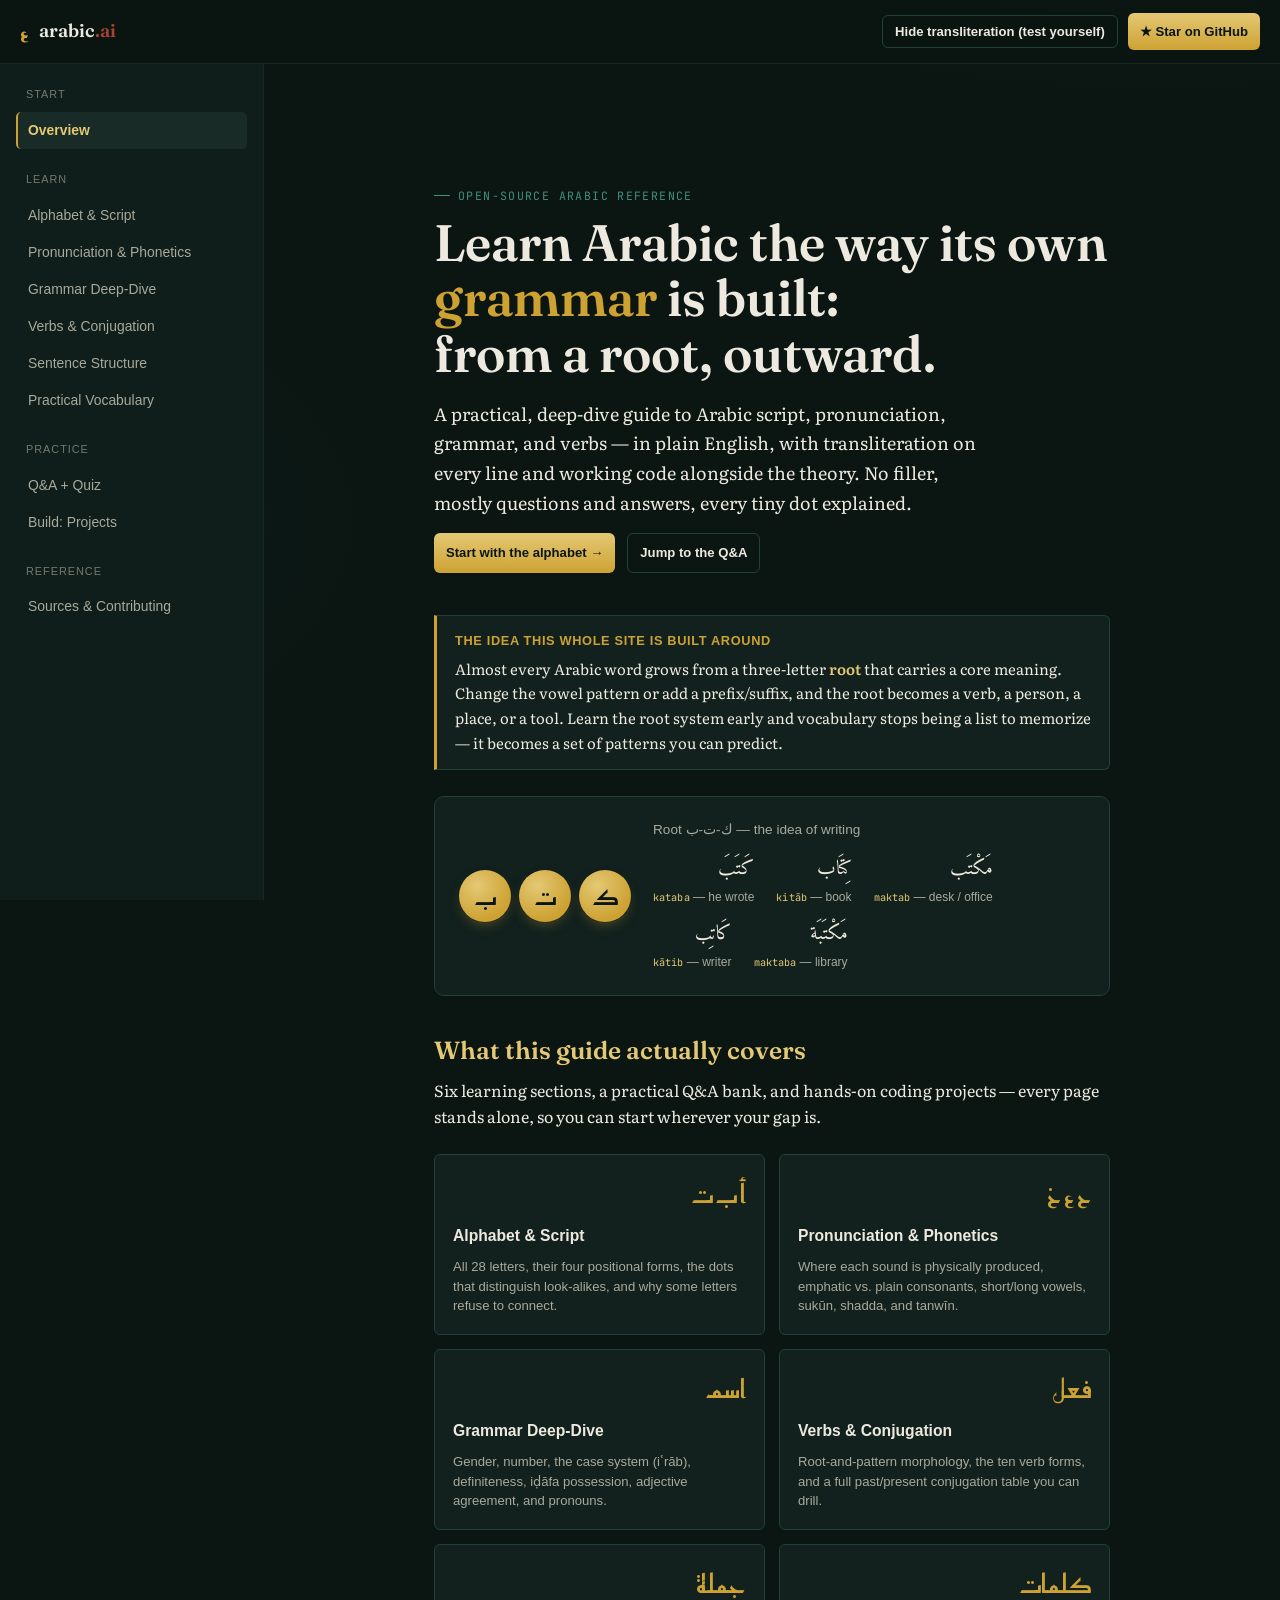
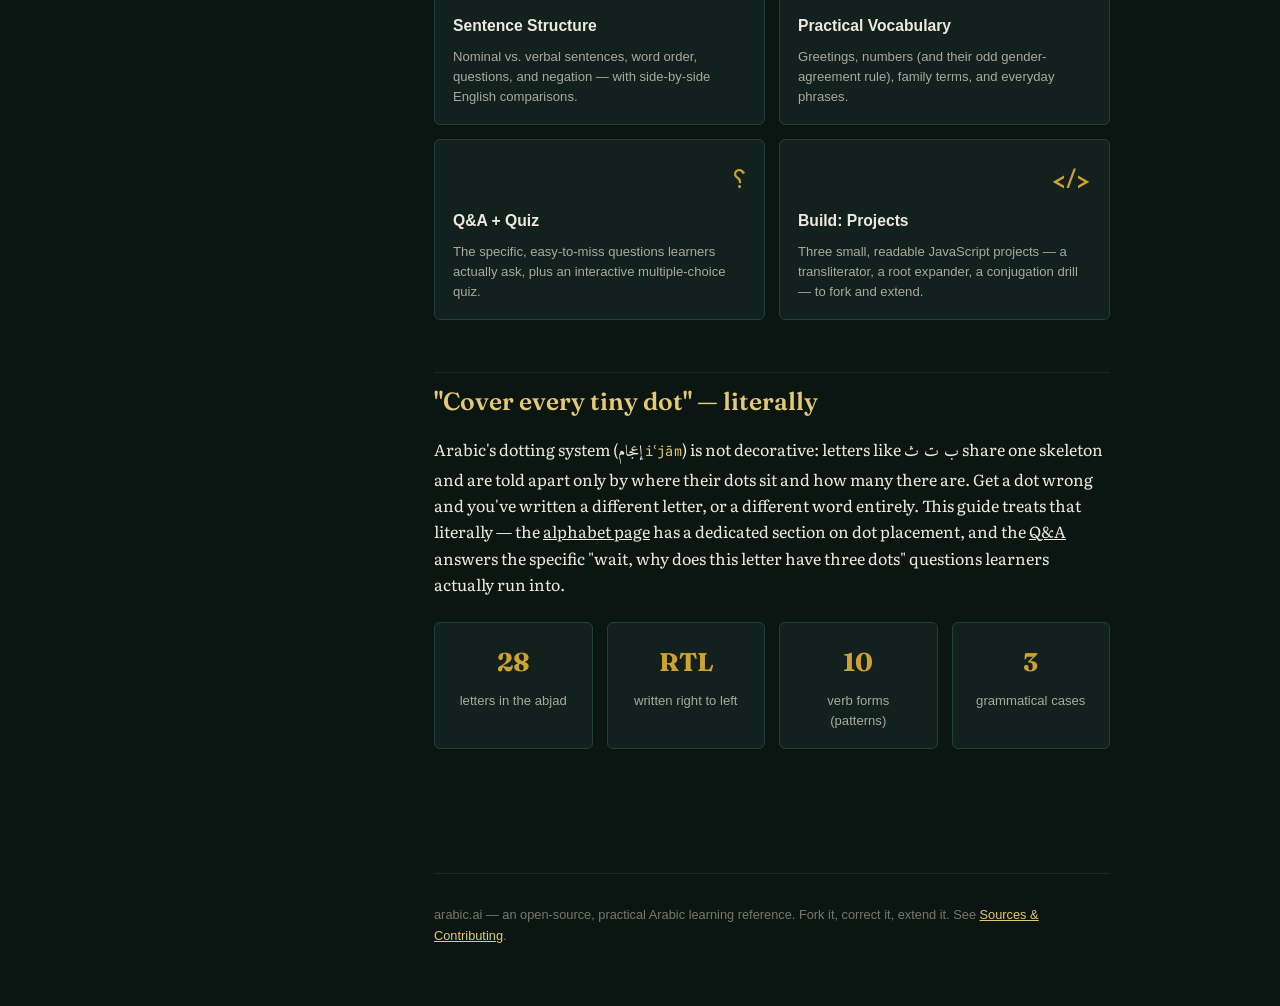
==== index.html @ 371ee01f "First major upload" ====
<!DOCTYPE html>
<html lang="en">
<head>
<meta charset="UTF-8">
<meta name="viewport" content="width=device-width, initial-scale=1.0">
<title>arabic.ai — a practical Arabic grammar, phonetics & transliteration guide</title>
<meta name="description" content="An open-source, practical Arabic-to-English learning reference: alphabet, pronunciation, grammar, verbs, sentence structure, vocabulary, Q&A, and code projects.">
<link rel="preconnect" href="https://fonts.googleapis.com">
<link rel="stylesheet" href="css/style.css">
</head>
<body>

<header class="topbar">
  <div class="flex items-center gap-3">
    <button class="menu-toggle btn btn-ghost" aria-label="Toggle navigation">☰</button>
    <a href="index.html" class="brand">
      <span class="brand-ar">ع</span>
      <span>arabic<span class="brand-dot">.ai</span></span>
    </a>
  </div>
  <div class="topbar-actions">
    <button id="translit-toggle" class="btn btn-ghost"></button>
    <a class="btn btn-gold" href="https://github.com/" target="_blank" rel="noopener">★ Star on GitHub</a>
  </div>
</header>

<div class="shell">
  <nav class="sidebar">
    <div class="sidebar-group">
      <div class="sidebar-label">Start</div>
      <a href="index.html">Overview</a>
    </div>
    <div class="sidebar-group">
      <div class="sidebar-label">Learn</div>
      <a href="alphabet.html">Alphabet &amp; Script</a>
      <a href="phonetics.html">Pronunciation &amp; Phonetics</a>
      <a href="grammar.html">Grammar Deep-Dive</a>
      <a href="verbs.html">Verbs &amp; Conjugation</a>
      <a href="sentences.html">Sentence Structure</a>
      <a href="vocabulary.html">Practical Vocabulary</a>
    </div>
    <div class="sidebar-group">
      <div class="sidebar-label">Practice</div>
      <a href="practice.html">Q&amp;A + Quiz</a>
      <a href="projects.html">Build: Projects</a>
    </div>
    <div class="sidebar-group">
      <div class="sidebar-label">Reference</div>
      <a href="resources.html">Sources &amp; Contributing</a>
    </div>
  </nav>

  <div class="content-wrap">
    <div class="col">
    <main class="page" id="main">

      <section class="hero">
        <div class="eyebrow">Open-source Arabic reference</div>
        <h1 class="hero-title">Learn Arabic the way its own <span class="accent">grammar</span> is built:<br>from a root, outward.</h1>
        <p class="hero-lead">
          A practical, deep-dive guide to Arabic script, pronunciation, grammar, and verbs —
          in plain English, with transliteration on every line and working code alongside
          the theory. No filler, mostly questions and answers, every tiny dot explained.
        </p>
        <div class="flex gap-3" style="flex-wrap:wrap;">
          <a href="alphabet.html" class="btn btn-gold">Start with the alphabet →</a>
          <a href="practice.html" class="btn btn-ghost">Jump to the Q&amp;A</a>
        </div>
      </section>

      <section aria-label="A trilateral root, illustrated">
        <div class="note gold">
          <div class="note-title">The idea this whole site is built around</div>
          Almost every Arabic word grows from a three-letter <strong>root</strong> that
          carries a core meaning. Change the vowel pattern or add a prefix/suffix, and the
          root becomes a verb, a person, a place, or a tool. Learn the root system early
          and vocabulary stops being a list to memorize — it becomes a set of patterns you
          can predict.
        </div>
        <div class="root-card" data-root-card="0"></div>
      </section>

      <h2 id="what-is-covered">What this guide actually covers</h2>
      <p class="muted" style="margin-top:-8px;">Six learning sections, a practical Q&amp;A bank, and hands-on coding projects — every page stands alone, so you can start wherever your gap is.</p>

      <div class="card-grid">
        <a class="card" href="alphabet.html">
          <span class="card-icon">أ ب ت</span>
          <span class="card-title">Alphabet &amp; Script</span>
          <span class="card-desc">All 28 letters, their four positional forms, the dots that distinguish look-alikes, and why some letters refuse to connect.</span>
        </a>
        <a class="card" href="phonetics.html">
          <span class="card-icon">ح ع خ</span>
          <span class="card-title">Pronunciation &amp; Phonetics</span>
          <span class="card-desc">Where each sound is physically produced, emphatic vs. plain consonants, short/long vowels, sukūn, shadda, and tanwīn.</span>
        </a>
        <a class="card" href="grammar.html">
          <span class="card-icon">اسم</span>
          <span class="card-title">Grammar Deep-Dive</span>
          <span class="card-desc">Gender, number, the case system (iʿrāb), definiteness, iḍāfa possession, adjective agreement, and pronouns.</span>
        </a>
        <a class="card" href="verbs.html">
          <span class="card-icon">فعل</span>
          <span class="card-title">Verbs &amp; Conjugation</span>
          <span class="card-desc">Root-and-pattern morphology, the ten verb forms, and a full past/present conjugation table you can drill.</span>
        </a>
        <a class="card" href="sentences.html">
          <span class="card-icon">جملة</span>
          <span class="card-title">Sentence Structure</span>
          <span class="card-desc">Nominal vs. verbal sentences, word order, questions, and negation — with side-by-side English comparisons.</span>
        </a>
        <a class="card" href="vocabulary.html">
          <span class="card-icon">كلمات</span>
          <span class="card-title">Practical Vocabulary</span>
          <span class="card-desc">Greetings, numbers (and their odd gender-agreement rule), family terms, and everyday phrases.</span>
        </a>
        <a class="card" href="practice.html">
          <span class="card-icon">؟</span>
          <span class="card-title">Q&amp;A + Quiz</span>
          <span class="card-desc">The specific, easy-to-miss questions learners actually ask, plus an interactive multiple-choice quiz.</span>
        </a>
        <a class="card" href="projects.html">
          <span class="card-icon">&lt;/&gt;</span>
          <span class="card-title">Build: Projects</span>
          <span class="card-desc">Three small, readable JavaScript projects — a transliterator, a root expander, a conjugation drill — to fork and extend.</span>
        </a>
      </div>

      <h2 id="every-dot">"Cover every tiny dot" — literally</h2>
      <p>
        Arabic's dotting system (<span class="ar">إعجام</span> <span class="translit">iʿjām</span>) is not decorative:
        letters like <span class="ar">ب ت ث</span> share one skeleton and are told apart only by where their dots sit
        and how many there are. Get a dot wrong and you've written a different letter, or a different word entirely.
        This guide treats that literally — the <a href="alphabet.html#dots">alphabet page</a> has a dedicated section
        on dot placement, and the <a href="practice.html">Q&amp;A</a> answers the specific "wait, why does this letter
        have three dots" questions learners actually run into.
      </p>

      <div class="card-grid" style="grid-template-columns:repeat(auto-fill,minmax(150px,1fr));">
        <div class="card" style="align-items:center; text-align:center;">
          <div class="card-title" style="font-family:var(--font-display); font-size:1.6rem; color:var(--gold);">28</div>
          <div class="card-desc">letters in the abjad</div>
        </div>
        <div class="card" style="align-items:center; text-align:center;">
          <div class="card-title" style="font-family:var(--font-display); font-size:1.6rem; color:var(--gold);">RTL</div>
          <div class="card-desc">written right to left</div>
        </div>
        <div class="card" style="align-items:center; text-align:center;">
          <div class="card-title" style="font-family:var(--font-display); font-size:1.6rem; color:var(--gold);">10</div>
          <div class="card-desc">verb forms (patterns)</div>
        </div>
        <div class="card" style="align-items:center; text-align:center;">
          <div class="card-title" style="font-family:var(--font-display); font-size:1.6rem; color:var(--gold);">3</div>
          <div class="card-desc">grammatical cases</div>
        </div>
      </div>

    </main>
    <footer class="site-footer" style="margin:0 32px;">
      arabic.ai — an open-source, practical Arabic learning reference. Fork it, correct it, extend it. See <a href="resources.html" style="color:var(--gold-soft);">Sources &amp; Contributing</a>.
    </footer>
    </div>
  </div>
</div>

<script src="js/data.js"></script>
<script src="js/main.js"></script>
</body>
</html>
---- css/style.css ----
/* ==========================================================================
   arabic.ai — "Ink & Brass" design system
   A manuscript-inspired documentation theme built around the Arabic
   root-and-pattern idea: three consonants radiating into a family of words.
   ========================================================================== */

@import url('https://fonts.googleapis.com/css2?family=Fraunces:opsz,wght@9..144,400;9..144,500;9..144,600;9..144,700&family=Literata:ital,opsz,wght@0,7..72,400;0,7..72,500;0,7..72,600;1,7..72,400&family=JetBrains+Mono:wght@400;500;600&family=Amiri:wght@400;700&family=Reem+Kufi:wght@400;500;600;700&display=swap');

:root{
  /* --- palette: ink, gilt, brick --- */
  --ink:        #0b1613;
  --ink-2:      #0f1e1a;
  --surface:    #12211e;
  --surface-2:  #182b26;
  --surface-3:  #1f3830;
  --line:       #21403a;
  --line-soft:  #16281f;
  --text:       #ede9df;
  --text-dim:   #a9a99c;
  --text-faint: #74796f;
  --gold:       #cda233;
  --gold-soft:  #e4c874;
  --brick:      #a8442e;
  --brick-soft: #c46a52;
  --teal-accent:#3f8f7f;

  --font-display: 'Fraunces', 'Iowan Old Style', serif;
  --font-body: 'Literata', Georgia, serif;
  --font-ui: 'Inter', -apple-system, BlinkMacSystemFont, 'Segoe UI', sans-serif;
  --font-mono: 'JetBrains Mono', ui-monospace, SFMono-Regular, monospace;
  --font-ar: 'Amiri', 'Traditional Arabic', serif;
  --font-ar-display: 'Reem Kufi', 'Amiri', serif;

  --radius: 6px;
  --sidebar-w: 264px;
  --toc-w: 220px;
  --topbar-h: 64px;
}

*{box-sizing:border-box;}
html{scroll-behavior:smooth;}
@media (prefers-reduced-motion: reduce){
  html{scroll-behavior:auto;}
  *{animation-duration:0.01ms !important; animation-iteration-count:1 !important; transition-duration:0.01ms !important;}
}

body{
  margin:0;
  background:
    radial-gradient(1200px 600px at 90% -10%, rgba(205,162,51,0.06), transparent 60%),
    radial-gradient(900px 500px at -10% 20%, rgba(63,143,127,0.07), transparent 55%),
    var(--ink);
  color:var(--text);
  font-family:var(--font-body);
  font-size:16px;
  line-height:1.65;
  -webkit-font-smoothing:antialiased;
}

a{color:inherit;}
::selection{background:var(--gold); color:var(--ink);}

img{max-width:100%;display:block;}

/* focus visibility */
a:focus-visible, button:focus-visible, input:focus-visible, summary:focus-visible, [tabindex]:focus-visible{
  outline:2px solid var(--gold);
  outline-offset:2px;
  border-radius:3px;
}

/* --- Arabic text helpers --- */
.ar{
  font-family:var(--font-ar);
  direction:rtl;
  unicode-bidi:isolate;
}
.ar-lg{font-size:1.9rem; line-height:2;}
.ar-xl{font-size:2.8rem; line-height:1.9;}
.ar-display{
  font-family:var(--font-ar-display);
  direction:rtl;
  unicode-bidi:isolate;
}
.translit{
  font-family:var(--font-mono);
  color:var(--gold-soft);
  font-size:0.85em;
  letter-spacing:0.01em;
}
.gloss{color:var(--text-dim); font-family:var(--font-ui); font-size:0.85em;}

/* toggle transliteration visibility (site-wide) */
body.hide-translit .translit{display:none;}
body.hide-translit .translit-inline{display:none;}

/* ==========================================================================
   Layout shell
   ========================================================================== */
.topbar{
  position:fixed; inset:0 0 auto 0; height:var(--topbar-h);
  display:flex; align-items:center; justify-content:space-between;
  padding:0 20px;
  background:rgba(11,22,19,0.86);
  backdrop-filter:blur(10px);
  border-bottom:1px solid var(--line-soft);
  z-index:60;
}
.brand{
  display:flex; align-items:center; gap:10px;
  font-family:var(--font-display);
  font-weight:600; font-size:1.15rem;
  color:var(--text); text-decoration:none;
}
.brand .brand-ar{
  font-family:var(--font-ar-display);
  color:var(--gold); font-size:1.3rem; direction:rtl;
}
.brand .brand-dot{color:var(--brick);}

.topbar-actions{display:flex; align-items:center; gap:10px;}

.btn{
  font-family:var(--font-ui); font-size:0.82rem; font-weight:600;
  border:1px solid var(--line); background:var(--surface-2); color:var(--text);
  padding:8px 12px; border-radius:var(--radius); cursor:pointer;
  display:inline-flex; align-items:center; gap:6px;
  text-decoration:none; transition:border-color .15s ease, transform .15s ease, background .15s ease;
}
.btn:hover{border-color:var(--gold); background:var(--surface-3);}
.btn:active{transform:translateY(1px);}
.btn-gold{background:linear-gradient(180deg, var(--gold-soft), var(--gold)); color:var(--ink); border:none; font-weight:700;}
.btn-gold:hover{filter:brightness(1.06);}
.btn-ghost{background:transparent;}

.menu-toggle{display:none;}

.shell{
  display:flex;
  padding-top:var(--topbar-h);
  min-height:100vh;
}

/* sidebar */
.sidebar{
  position:fixed; top:var(--topbar-h); bottom:0; left:0; width:var(--sidebar-w);
  border-right:1px solid var(--line-soft);
  background:var(--ink-2);
  overflow-y:auto;
  padding:22px 16px 60px;
  z-index:50;
}
.sidebar-group{margin-bottom:22px;}
.sidebar-label{
  font-family:var(--font-ui); text-transform:uppercase; letter-spacing:.09em;
  font-size:0.68rem; color:var(--text-faint); padding:0 10px; margin-bottom:8px;
}
.sidebar a{
  display:flex; align-items:center; gap:9px;
  font-family:var(--font-ui); font-size:0.87rem; color:var(--text-dim);
  padding:7px 10px; border-radius:5px; text-decoration:none;
  border-left:2px solid transparent;
}
.sidebar a:hover{color:var(--text); background:var(--surface);}
.sidebar a.active{
  color:var(--gold-soft); background:var(--surface-2); border-left-color:var(--gold);
  font-weight:600;
}
.sidebar-tag{
  font-family:var(--font-mono); font-size:0.62rem; color:var(--text-faint);
  border:1px solid var(--line); border-radius:3px; padding:1px 5px; margin-left:auto;
}

.content-wrap{
  margin-left:var(--sidebar-w);
  flex:1;
  display:flex;
  justify-content:center;
  min-width:0;
}
.col{
  flex:1;
  min-width:0;
  max-width:740px;
  display:flex;
  flex-direction:column;
}
.col .site-footer{padding-left:0; padding-right:0;}
main.page{
  width:100%;
  max-width:740px;
  padding:52px 32px 100px;
}
.with-toc main.page{max-width:740px;}

.toc{
  width:var(--toc-w);
  flex-shrink:0;
  padding:52px 20px 40px 0;
}
.toc-inner{position:sticky; top:calc(var(--topbar-h) + 30px);}
.toc-label{font-family:var(--font-ui); text-transform:uppercase; letter-spacing:.09em; font-size:0.65rem; color:var(--text-faint); margin-bottom:10px;}
.toc a{
  display:block; font-family:var(--font-ui); font-size:0.79rem; color:var(--text-dim);
  padding:5px 0 5px 12px; text-decoration:none; border-left:1px solid var(--line);
}
.toc a:hover, .toc a.active{color:var(--gold-soft); border-left-color:var(--gold);}

/* ==========================================================================
   Typography
   ========================================================================== */
.eyebrow{
  font-family:var(--font-mono); font-size:0.72rem; letter-spacing:.12em; text-transform:uppercase;
  color:var(--teal-accent); margin-bottom:10px; display:flex; align-items:center; gap:8px;
}
.eyebrow::before{content:''; width:16px; height:1px; background:var(--teal-accent); display:inline-block;}

h1.page-title{
  font-family:var(--font-display); font-weight:600; font-size:2.5rem; line-height:1.15;
  margin:0 0 12px; color:var(--text);
}
.page-dek{
  font-family:var(--font-body); font-size:1.08rem; color:var(--text-dim); max-width:60ch; margin:0 0 40px;
}

.page h2{
  font-family:var(--font-display); font-weight:600; font-size:1.55rem;
  color:var(--gold-soft); margin:52px 0 14px; padding-top:8px;
  border-top:1px solid var(--line-soft);
  scroll-margin-top:calc(var(--topbar-h) + 20px);
}
.page h2:first-of-type{border-top:none; margin-top:8px;}
.page h3{
  font-family:var(--font-ui); font-weight:700; font-size:1.05rem; color:var(--text);
  margin:30px 0 10px; scroll-margin-top:calc(var(--topbar-h) + 20px);
}
.page p{margin:0 0 16px; color:var(--text);}
.page ul, .page ol{margin:0 0 16px; padding-left:1.3em; color:var(--text);}
.page li{margin-bottom:6px;}
.page strong{color:var(--gold-soft); font-weight:600;}
.muted{color:var(--text-dim);}

/* ==========================================================================
   Components
   ========================================================================== */

/* callout / note box */
.note{
  border:1px solid var(--line); border-left:3px solid var(--teal-accent);
  background:var(--surface); border-radius:0 var(--radius) var(--radius) 0;
  padding:14px 18px; margin:22px 0; font-size:0.93rem;
}
.note-title{font-family:var(--font-ui); font-weight:700; font-size:0.8rem; text-transform:uppercase; letter-spacing:.05em; color:var(--teal-accent); margin-bottom:6px;}
.note.gold{border-left-color:var(--gold);}
.note.gold .note-title{color:var(--gold);}
.note.brick{border-left-color:var(--brick-soft);}
.note.brick .note-title{color:var(--brick-soft);}

/* card grid */
.card-grid{display:grid; grid-template-columns:repeat(auto-fill, minmax(220px,1fr)); gap:14px; margin:24px 0;}
.card{
  background:var(--surface); border:1px solid var(--line); border-radius:var(--radius);
  padding:18px; text-decoration:none; color:var(--text); transition:border-color .15s ease, transform .15s ease;
  display:flex; flex-direction:column; gap:8px;
}
.card:hover{border-color:var(--gold); transform:translateY(-2px);}
.card-icon{font-family:var(--font-ar-display); color:var(--gold); font-size:1.6rem; direction:rtl;}
.card-title{font-family:var(--font-ui); font-weight:700; font-size:0.98rem;}
.card-desc{font-family:var(--font-ui); font-size:0.82rem; color:var(--text-dim); line-height:1.5;}

/* tables */
.table-wrap{overflow-x:auto; margin:20px 0; border:1px solid var(--line); border-radius:var(--radius);}
table{border-collapse:collapse; width:100%; font-size:0.88rem;}
table caption{text-align:left; font-family:var(--font-ui); font-size:0.78rem; color:var(--text-faint); padding:8px 12px;}
th, td{padding:10px 12px; border-bottom:1px solid var(--line-soft); text-align:left; vertical-align:middle;}
thead th{
  background:var(--surface-2); font-family:var(--font-ui); font-size:0.72rem; text-transform:uppercase;
  letter-spacing:.05em; color:var(--text-dim); position:sticky; top:0;
}
tbody tr:hover{background:var(--surface);}
td.ar-cell{font-family:var(--font-ar); font-size:1.35rem; direction:rtl; color:var(--gold-soft);}
td.translit-cell{font-family:var(--font-mono); color:var(--text-dim); font-size:0.82rem;}

/* code blocks */
.code-block{
  position:relative; background:#0a1512; border:1px solid var(--line); border-radius:var(--radius);
  margin:20px 0; overflow:hidden;
}
.code-block-head{
  display:flex; align-items:center; justify-content:space-between;
  padding:8px 12px; border-bottom:1px solid var(--line-soft);
  font-family:var(--font-mono); font-size:0.72rem; color:var(--text-faint);
}
.code-block pre{margin:0; padding:16px; overflow-x:auto; font-family:var(--font-mono); font-size:0.82rem; line-height:1.6; color:#dce8e0;}
.code-block code{font-family:var(--font-mono);}
.copy-btn{
  font-family:var(--font-ui); font-size:0.7rem; color:var(--text-dim); background:transparent;
  border:1px solid var(--line); border-radius:4px; padding:3px 8px; cursor:pointer;
}
.copy-btn:hover{color:var(--gold); border-color:var(--gold);}

/* tok — inline token for kbd-like items */
.tok{font-family:var(--font-mono); background:var(--surface-2); border:1px solid var(--line); border-radius:4px; padding:1px 6px; font-size:0.85em;}

/* pill tags */
.pill{
  display:inline-flex; align-items:center; gap:5px; font-family:var(--font-ui); font-size:0.7rem;
  font-weight:600; letter-spacing:.03em; text-transform:uppercase; color:var(--teal-accent);
  border:1px solid var(--line); background:var(--surface); padding:3px 9px; border-radius:99px;
}
.pill.gold{color:var(--gold); }
.pill.brick{color:var(--brick-soft);}

/* FAQ accordion */
.faq-item{border:1px solid var(--line); border-radius:var(--radius); margin-bottom:10px; background:var(--surface); overflow:hidden;}
.faq-q{
  width:100%; text-align:left; background:none; border:none; color:var(--text); cursor:pointer;
  font-family:var(--font-ui); font-weight:600; font-size:0.95rem; padding:14px 18px;
  display:flex; align-items:center; justify-content:space-between; gap:12px;
}
.faq-q:hover{color:var(--gold-soft);}
.faq-q .qnum{font-family:var(--font-mono); color:var(--text-faint); font-size:0.78rem; margin-right:10px;}
.faq-q .chev{transition:transform .2s ease; color:var(--text-faint); flex-shrink:0;}
.faq-item.open .faq-q .chev{transform:rotate(45deg); color:var(--gold);}
.faq-a{max-height:0; overflow:hidden; transition:max-height .25s ease;}
.faq-a-inner{padding:0 18px 16px; color:var(--text-dim); font-size:0.9rem;}
.faq-item.open .faq-a{max-height:600px;}

/* root card — signature element */
.root-card{
  display:flex; align-items:center; gap:22px; flex-wrap:wrap;
  background:var(--surface); border:1px solid var(--line); border-radius:10px;
  padding:22px 24px; margin:26px 0;
}
.root-letters{display:flex; gap:8px; direction:rtl;}
.root-tile{
  width:52px; height:52px; border-radius:50%;
  display:flex; align-items:center; justify-content:center;
  font-family:var(--font-ar-display); font-size:1.6rem; color:var(--ink);
  background:radial-gradient(circle at 35% 30%, var(--gold-soft), var(--gold) 70%);
  box-shadow:0 0 0 1px rgba(0,0,0,.2), 0 6px 14px -6px rgba(205,162,51,.5);
}
.root-derivations{display:flex; flex-wrap:wrap; gap:10px 22px; flex:1; min-width:200px;}
.root-word{display:flex; flex-direction:column; gap:2px;}
.root-word .ar{font-size:1.25rem;}
.root-word .en{font-family:var(--font-ui); font-size:0.75rem; color:var(--text-dim);}

/* quiz */
.quiz-box{border:1px solid var(--line); background:var(--surface); border-radius:var(--radius); padding:22px; margin:20px 0;}
.quiz-q{font-family:var(--font-ui); font-weight:700; margin-bottom:14px;}
.quiz-opts{display:grid; gap:8px;}
.quiz-opt{
  text-align:left; background:var(--surface-2); border:1px solid var(--line); color:var(--text);
  padding:10px 14px; border-radius:5px; cursor:pointer; font-family:var(--font-ui); font-size:0.9rem;
}
.quiz-opt:hover{border-color:var(--gold);}
.quiz-opt.correct{border-color:var(--teal-accent); background:rgba(63,143,127,.15); color:#bfe6da;}
.quiz-opt.wrong{border-color:var(--brick); background:rgba(168,68,46,.15); color:#f0c3b6;}
.quiz-status{font-family:var(--font-ui); font-size:0.85rem; color:var(--text-dim); margin-top:8px; min-height:1.2em;}
.quiz-footer{display:flex; align-items:center; justify-content:space-between; margin-top:18px;}
.quiz-score{font-family:var(--font-mono); font-size:0.8rem; color:var(--gold-soft);}

/* flashcard */
.flash{
  perspective:1000px; width:100%; max-width:260px; aspect-ratio:4/3; margin:0 auto; cursor:pointer;
}
.flash-inner{position:relative; width:100%; height:100%; transition:transform .5s; transform-style:preserve-3d;}
.flash.flipped .flash-inner{transform:rotateY(180deg);}
.flash-face{
  position:absolute; inset:0; backface-visibility:hidden; border-radius:10px; border:1px solid var(--line);
  display:flex; flex-direction:column; align-items:center; justify-content:center; gap:8px; background:var(--surface);
}
.flash-face.back{transform:rotateY(180deg); background:var(--surface-2);}
.flash-face .big{font-family:var(--font-ar-display); font-size:3rem; color:var(--gold); direction:rtl;}

/* forms controls used in projects demos */
.field{width:100%; background:var(--surface-2); border:1px solid var(--line); border-radius:5px; color:var(--text); padding:10px 12px; font-family:var(--font-mono); font-size:0.9rem;}
textarea.field{min-height:90px; resize:vertical;}
select.field{font-family:var(--font-ui);}
.field:focus{outline:2px solid var(--gold); outline-offset:1px;}
label.field-label{display:block; font-family:var(--font-ui); font-size:0.72rem; text-transform:uppercase; letter-spacing:.06em; color:var(--text-faint); margin-bottom:6px;}

/* hero (index only) */
.hero{padding:70px 0 20px;}
.hero-title{
  font-family:var(--font-display); font-size:3.2rem; line-height:1.08; font-weight:600;
  margin:0 0 18px; color:var(--text);
}
.hero-title .accent{color:var(--gold);}
.hero-lead{font-size:1.12rem; color:var(--text-dim); max-width:56ch; margin-bottom:30px;}

/* footer */
.site-footer{
  border-top:1px solid var(--line-soft); margin-top:70px; padding:30px 0 60px;
  font-family:var(--font-ui); font-size:0.8rem; color:var(--text-faint);
}

/* utility */
.flex{display:flex;} .items-center{align-items:center;} .gap-2{gap:8px;} .gap-3{gap:12px;}
.mt-0{margin-top:0;} .mb-0{margin-bottom:0;}

/* ==========================================================================
   Responsive
   ========================================================================== */
@media (max-width: 1150px){
  .toc{display:none;}
}
@media (max-width: 880px){
  .sidebar{transform:translateX(-100%); transition:transform .2s ease; box-shadow:20px 0 40px rgba(0,0,0,.4);}
  .sidebar.open{transform:translateX(0);}
  .content-wrap{margin-left:0;}
  .menu-toggle{display:inline-flex;}
  .hero-title{font-size:2.3rem;}
  main.page{padding:36px 20px 80px;}
}
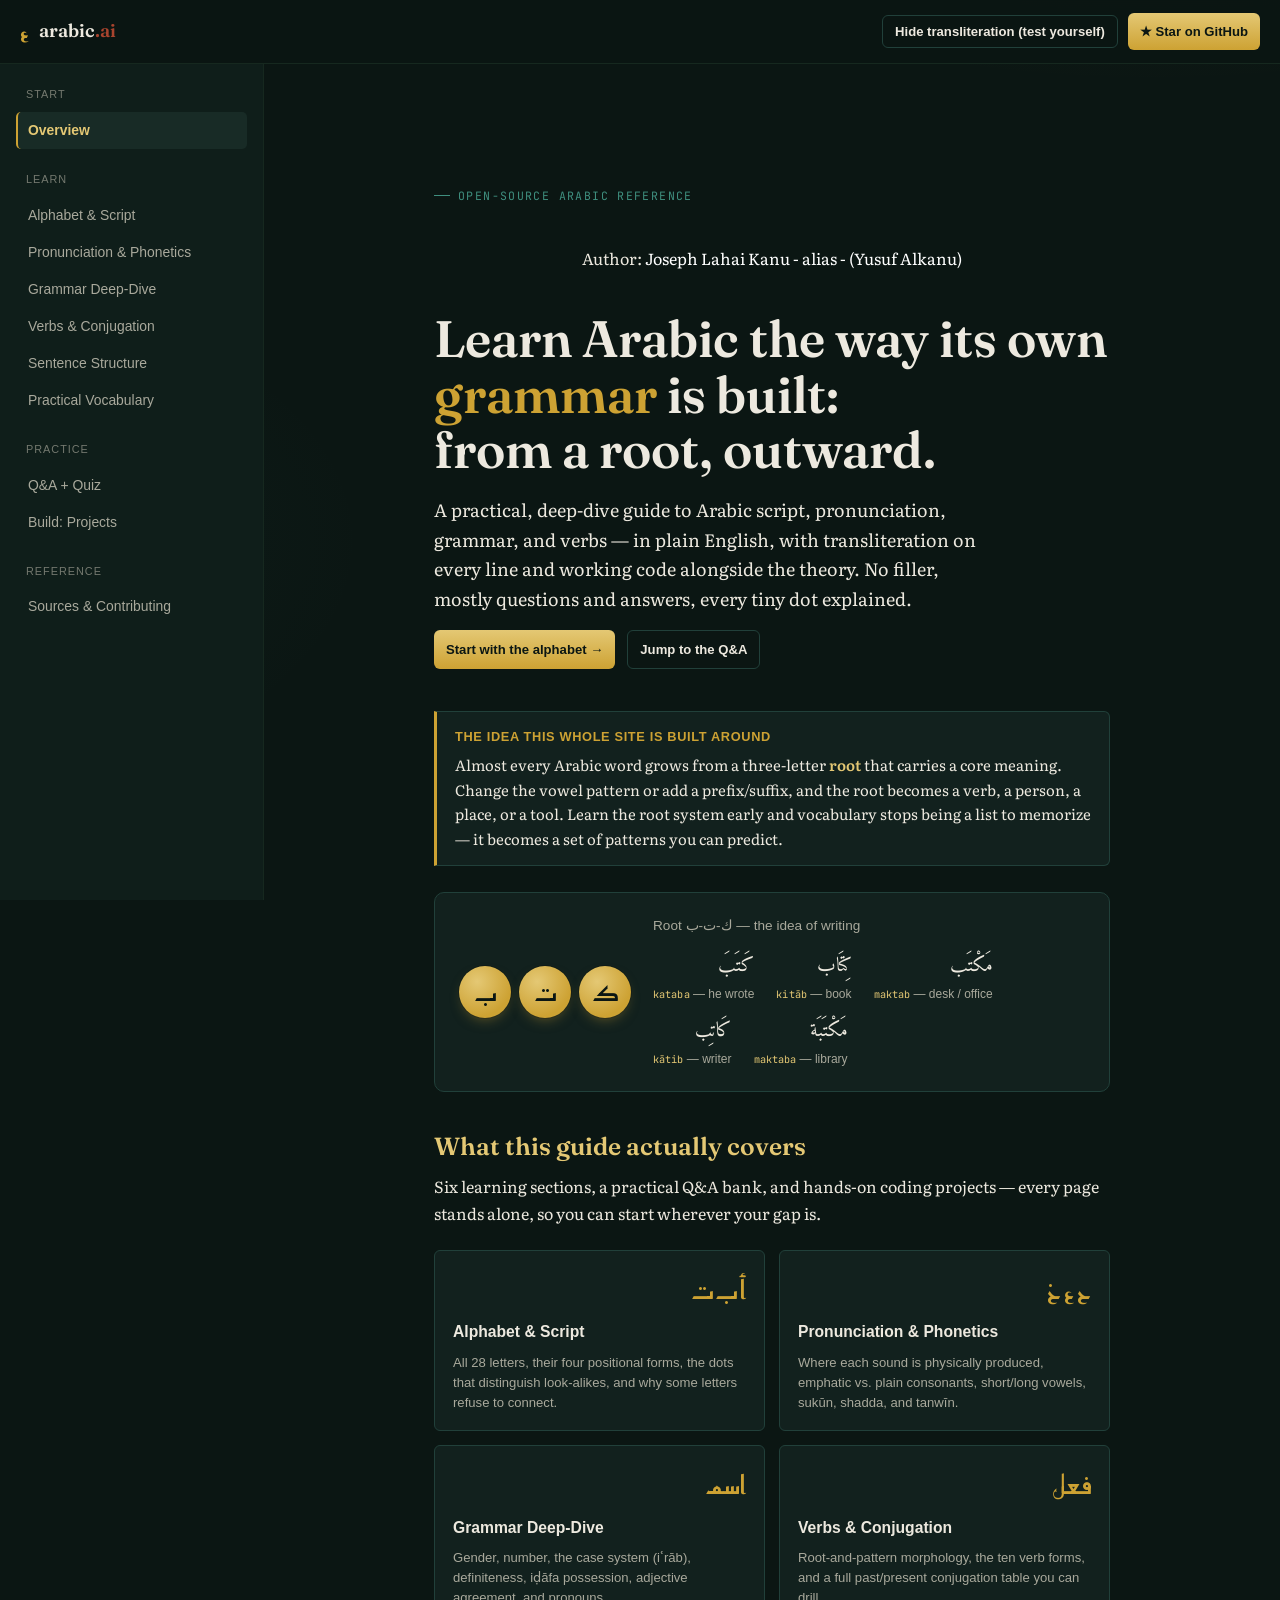
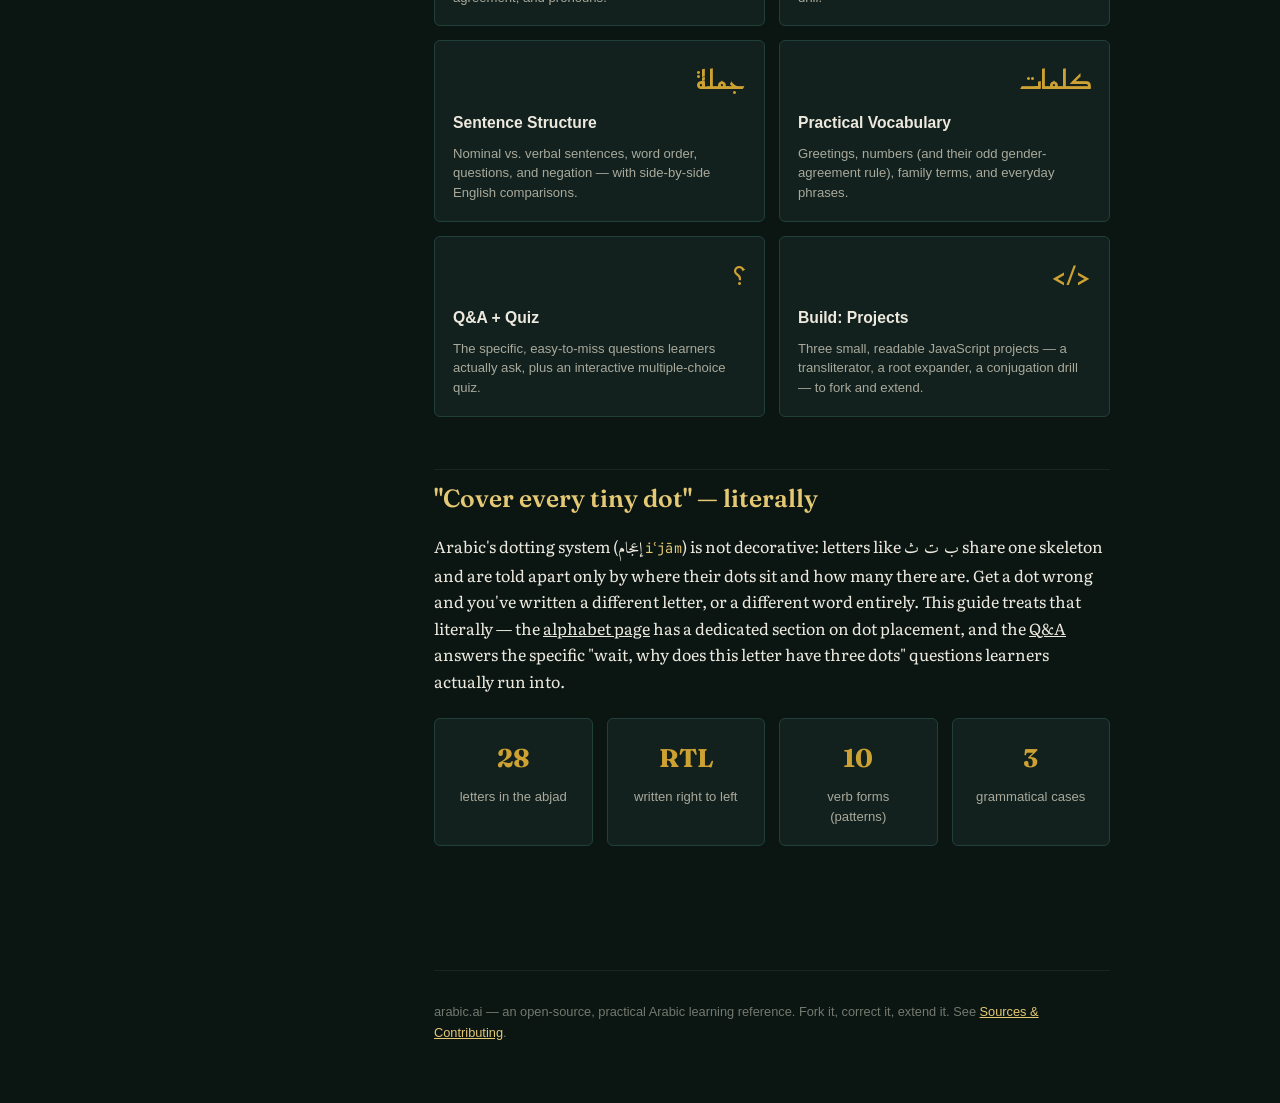
==== commit 113f0365: "Update hero section with author details and styles Added author information and corrected background" ====
--- a/index.html
+++ b/index.html
@@ -20,7 +20,7 @@
   </div>
   <div class="topbar-actions">
     <button id="translit-toggle" class="btn btn-ghost"></button>
-    <a class="btn btn-gold" href="https://github.com/" target="_blank" rel="noopener">★ Star on GitHub</a>
+    <a class="btn btn-gold" href="https://github.com/joemrnice/arabic.ai" target="_blank" rel="noopener">★ Star on GitHub</a>
   </div>
 </header>
 
@@ -55,7 +55,7 @@
     <main class="page" id="main">
 
       <section class="hero">
-        <div class="eyebrow">Open-source Arabic reference</div>
+        <div class="eyebrow">Open-source Arabic reference</div> <div style="padding: 20px; margin: 20px 10px; text-align: center; bacground-color: dodgerblue; border: none; ">Author: <a style="text-decoration: none; color: white; bacground-color: dodgerblue;" href="https://joe.codezerra.com">Joseph Lahai Kanu - alias - (Yusuf Alkanu)</a></div>
         <h1 class="hero-title">Learn Arabic the way its own <span class="accent">grammar</span> is built:<br>from a root, outward.</h1>
         <p class="hero-lead">
           A practical, deep-dive guide to Arabic script, pronunciation, grammar, and verbs —
